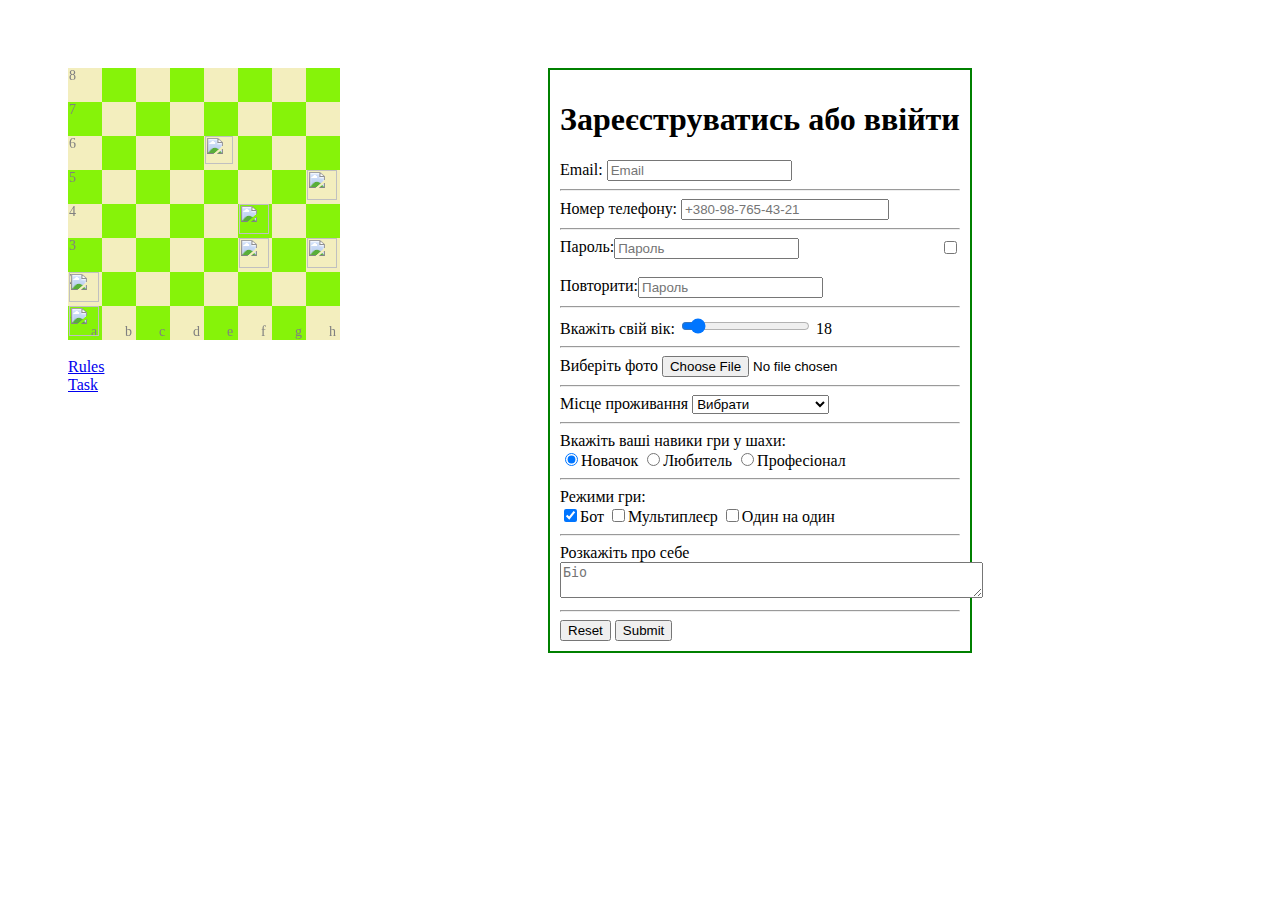
==== index.html @ 8a14aa66 "lab2 ready" ====
<!DOCTYPE html>
<html lang="en">

<head>
    <meta charset="UTF-8">
    <meta http-equiv="X-UA-Compatible" content="IE=edge">
    <meta name="viewport" content="width=device-width, initial-scale=1.0">
    <title>Chess</title>
    <link rel="stylesheet" href="style.css">
</head>

<body>
    <div style="float:left;margin: 60px;">
        <table class="chess-board">
            <tbody>
                <tr>
                    <td class="light">
                        <div class="numeric-font numeric-pos">8</div>
                    </td>
                    <td class="dark"></td>
                    <td class="light"></td>
                    <td class="dark"></td>
                    <td class="light"></td>
                    <td class="dark"></td>
                    <td class="light"></td>
                    <td class="dark"></td>
                </tr>
                <tr>
                    <td class="dark">
                        <div class="numeric-font numeric-pos">7</div>
                    </td>
                    <td class="light"></td>
                    <td class="dark"></td>
                    <td class="light"></td>
                    <td class="dark"></td>
                    <td class="light"></td>
                    <td class="dark"></td>
                    <td class="light"></td>
                </tr>
                <tr>
                    <td class="light">
                        <div class="numeric-font numeric-pos">6</div>
                    </td>
                    <td class="dark"></td>
                    <td class="light"></td>
                    <td class="dark"></td>
                    <td class="light"><img src="https://images.chesscomfiles.com/chess-themes/pieces/gothic/150/bp.png"
                            height="28px" width="28px" /></td>
                    <td class="dark"></td>
                    <td class="light"></td>
                    <td class="dark"></td>
                </tr>
                <tr>
                    <td class="dark">
                        <div class="numeric-font numeric-pos">5</div>
                    </td>
                    <td class="light"></td>
                    <td class="dark"></td>
                    <td class="light"></td>
                    <td class="dark"></td>
                    <td class="light"></td>
                    <td class="dark"></td>
                    <td class="light"><img src="https://images.chesscomfiles.com/chess-themes/pieces/gothic/150/bp.png"
                            height="30px" width="30px" /></td>
                </tr>
                <tr>
                    <td class="light">
                        <div class="numeric-font numeric-pos">4</div>
                    </td>
                    <td class="dark"></td>
                    <td class="light"></td>
                    <td class="dark"></td>
                    <td class="light"></td>
                    <td class="dark"><img src="https://images.chesscomfiles.com/chess-themes/pieces/gothic/150/wk.png"
                            height="30px" width="30px" /></td>
                    <td class="light"></td>
                    <td class="dark"></td>
                </tr>
                <tr>
                    <td class="dark">
                        <div class="numeric-font numeric-pos">3</div>
                    </td>
                    <td class="light"></td>
                    <td class="dark"></td>
                    <td class="light"></td>
                    <td class="dark"></td>
                    <td class="light"><img src="https://images.chesscomfiles.com/chess-themes/pieces/gothic/150/wp.png"
                            height="30px" width="30px" /></td>
                    <td class="dark"></td>
                    <td class="light"><img src="https://images.chesscomfiles.com/chess-themes/pieces/gothic/150/bk.png"
                            height="30px" width="30px" /></td>
                </tr>
                <tr>
                    <td class="light">
                        <div class="numeric-font numeric-pos">2</div>
                        <img src="https://images.chesscomfiles.com/chess-themes/pieces/gothic/150/bk.png" height="30px"
                            width="30px" />
                    </td>
                    <td class="dark"></td>
                    <td class="light"></td>
                    <td class="dark"></td>
                    <td class="light"></td>
                    <td class="dark"></td>
                    <td class="light"></td>
                    <td class="dark"></td>
                </tr>
                <tr>
                    <td class="dark">
                        <p class="numeric-font numeric-pos">1</p>
                        <div class="numeric-font letter-pos">a</div>
                        <img src="https://images.chesscomfiles.com/chess-themes/pieces/gothic/150/bk.png" height="30px"
                            width="30px" />
                    </td>
                    <td class="light">
                        <div class="numeric-font letter-pos"> b</div>
                    </td>
                    <td class="dark">
                        <div class="numeric-font letter-pos">c</div>

                    </td>
                    <td class="light">
                        <div class="numeric-font letter-pos">d</div>
                    </td>
                    <td class="dark">
                        <div class="numeric-font letter-pos">e</div>
                    </td>
                    <td class="light">
                        <div class="numeric-font letter-pos">f</div>
                    </td>
                    <td class="dark">
                        <div class="numeric-font letter-pos">g</div>
                    </td>
                    <td class="light">
                        <div class="numeric-font letter-pos">h</div>
                    </td>
                </tr>

            </tbody>
        </table>
        <br>
        <a href="https://www.chess.com/articles">Rules</a>
        <br>
        <a href="https://www.chess.com/puzzles/problem/491418">Task</a>
    </div>
    <div style="float:right;border:solid 2px green;padding: 10px;margin:60px; width: 400px; margin-right: 300px;">
        <form action="action.html" method="GET" enctype="multipart/form-data">
            <h1>Зареєструватись або ввійти</h1>
            <label for="user-email">Email:</label>
            <input type="email" placeholder="Email" id="user-email" name="user-email" minlength="3">
            <hr>
            <label for="user-number">Номер телефону:</label>
            <input type="number" id="user-number" name="user-number" placeholder="+380-98-765-43-21" style="width:200px"
                mахlength="9">
            <hr>
            <label style="float:left" for="user-pass">Пароль: </label>
            <input type="checkbox" id="pass-vis" style="float:right">
            <div class="user-pass">
                <input type="password" placeholder="Пароль" class="user-pass" id="user-pass" name="user-pass"
                    minlength="8">
            </div>
            <br>
            <div id="user-pass-label">
                <label style="float:left;" for="user-pass">Повторити: </label>
            </div>
            <input type="password" placeholder="Пароль" class="user-pass" name="user-pass" minlength="8">
            <hr>
            <label for="user-age">Вкажіть свій вік:</label>
            <input id="user-age" type="range" name="user-age" min="3" max="199" step="1" value="18">
            <text id="current-age">18</text>
            <hr>
            <label for="user-avatar">Виберіть фото</label>
            <input type="file" id="user-file" name="user-file">
            <hr>
            <label for="user-continent">Місце проживання</label>
            <select id="user-continent" name="user-continent">
                <option value="none" selected hidden>Вибрати</option>
                <option value="africa">Африка</option>
                <option value="asia">Азія</option>
                <option value="europe">Європа</option>
                <option value="north-america">Північна Америка</option>
                <option value="south-america">Південна Америка</option>
            </select>
            <hr>
            <span>Вкажіть ваші навики гри у шахи:</span>
            <br>
            <label><input type="radio" name="user-level" id="newbie" value="newbie" checked="checked">Новачок</label>
            <label><input type="radio" name="user-level" id="medium" value="medium">Любитель</label>
            <label><input type="radio" name="user-level" id="advanced" value="advanced">Професіонал</label>
            <hr>
            <span>Режими гри:</span><br>
            <label><input type="checkbox" name="user-mode" id="user-mode-bot" value="bot" checked="checked">Бот</label>
            <label><input type="checkbox" name="user-mode" id="user-mode-mult" value="mult">Мультиплеєр</label>
            <label><input type="checkbox" name="user-mode" id="user-mode-one" value="one">Один на один</label>
            <hr>
            <label for="user-bio">Розкажіть про себе</label>
            <textarea id="user-bio" placeholder="Біо" name="user-bio" rows="2" cols="50"></textarea>
            <hr>
            <input type="hidden" name="hidden" value="hidden info">
            <section class="submission">
                <button type="reset" id="button-reset">Reset</button>
                <button type="submit" id="button-submit">Submit</button>
            </section>
        </form>
    </div>

    <script src="script.js"></script>
</body>

</html>
---- style.css ----
.chess-board {
    border-spacing: 0;
    border-collapse: collapse;
}

.chess-board th {
    padding: .5em;
}

.chess-board td {
    border: 0px solid;
    width: 2em;
    height: 2em;
}

.chess-board .light {
    background: rgb(243, 238, 190);
}

.chess-board .dark {
    background: rgb(134, 243, 9);
}

.numeric-font {
    cursor: default;
    font-size: 14px;
    position: absolute;
    color: grey;
}

.numeric-pos {
    position: fixed;
    margin-left:0px;
    margin-top: -17px;
}

.letter-pos {
    position: fixed;
    margin-top: 1px;
    margin-left: 22px;
    /* position:absolute;
    position: fixed; */
}

img{
    position:absolute;
    margin-top: -17px;
    height:"30px"; width:"30px";
}
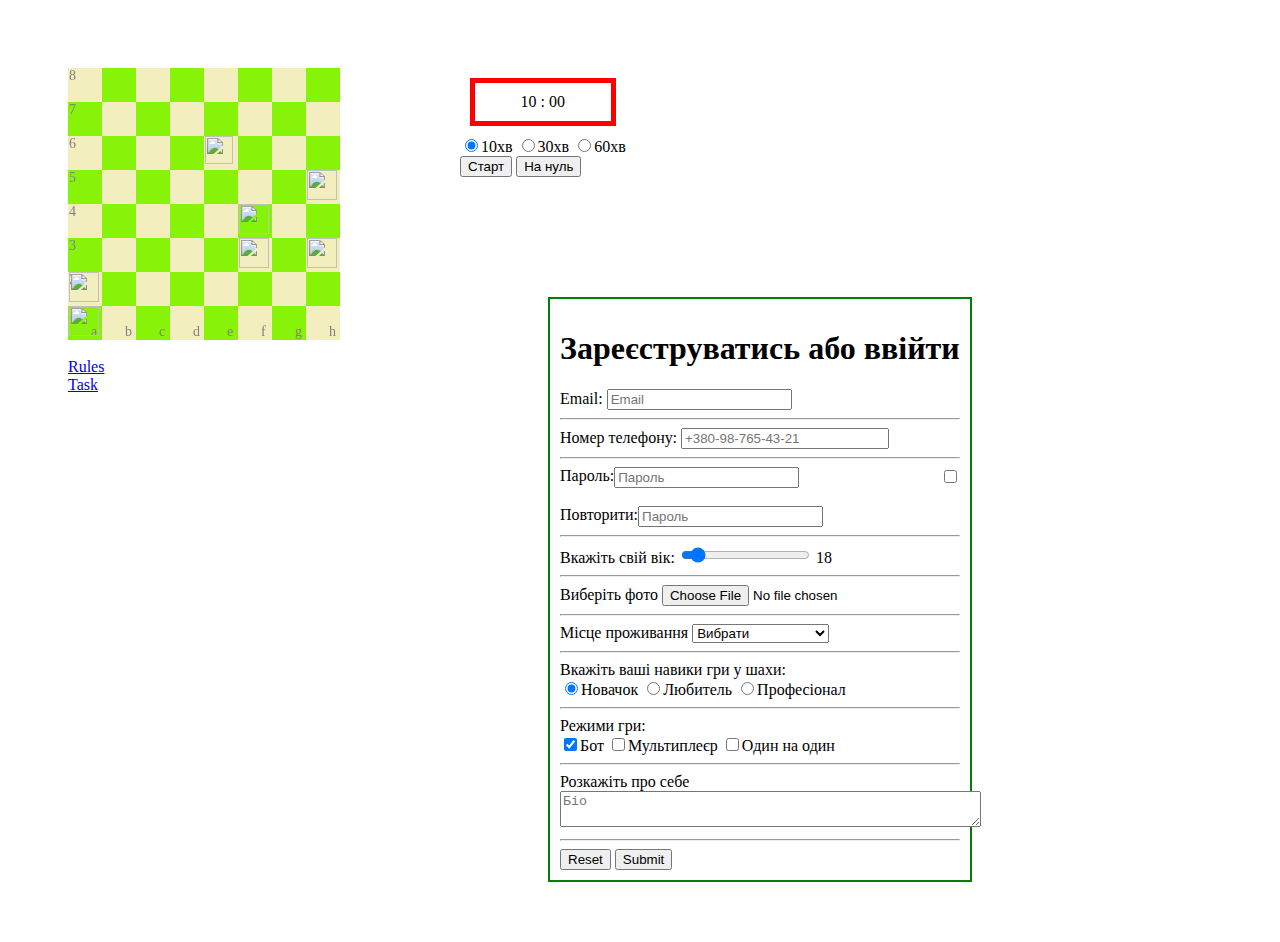
==== commit 37b21ba6: "lab3 timer" ====
--- a/index.html
+++ b/index.html
@@ -10,7 +10,7 @@
 </head>
 
 <body>
-    <div style="float:left;margin: 60px;">
+    <div id="board-block" style="float:left;margin: 60px;">
         <table class="chess-board">
             <tbody>
                 <tr>
@@ -142,6 +142,21 @@
         <br>
         <a href="https://www.chess.com/puzzles/problem/491418">Task</a>
     </div>
+
+    <div style="float:left; margin: 60px;">
+        <div class="timer-block border-red" style="padding: 10px;margin:10px; text-align: center;">
+            <span id="minutes">10</span>
+            <span>:</span>
+            <span id="seconds">00</span>
+        </div>
+        <label><input class="timer-radio" id="10min-radio" name="timer-radio" type="radio" checked="checked">10хв</label>
+        <label><input class="timer-radio" id="30min-radio" name="timer-radio" type="radio">30хв</label>
+        <label><input class="timer-radio" id="60min-radio" name="timer-radio" type="radio">60хв</label>
+        <br>
+        <button id="timer-start-button">Старт</button>
+        <button id="timer-reset-button">На нуль</button>
+    </div>
+
     <div style="float:right;border:solid 2px green;padding: 10px;margin:60px; width: 400px; margin-right: 300px;">
         <form action="action.html" method="GET" enctype="multipart/form-data">
             <h1>Зареєструватись або ввійти</h1>
--- a/style.css
+++ b/style.css
@@ -47,3 +47,10 @@
     margin-top: -17px;
     height:"30px"; width:"30px";
 }
+
+.border-red{
+    border:solid 5px red;
+}
+.border-green{
+    border:solid 5px green;
+}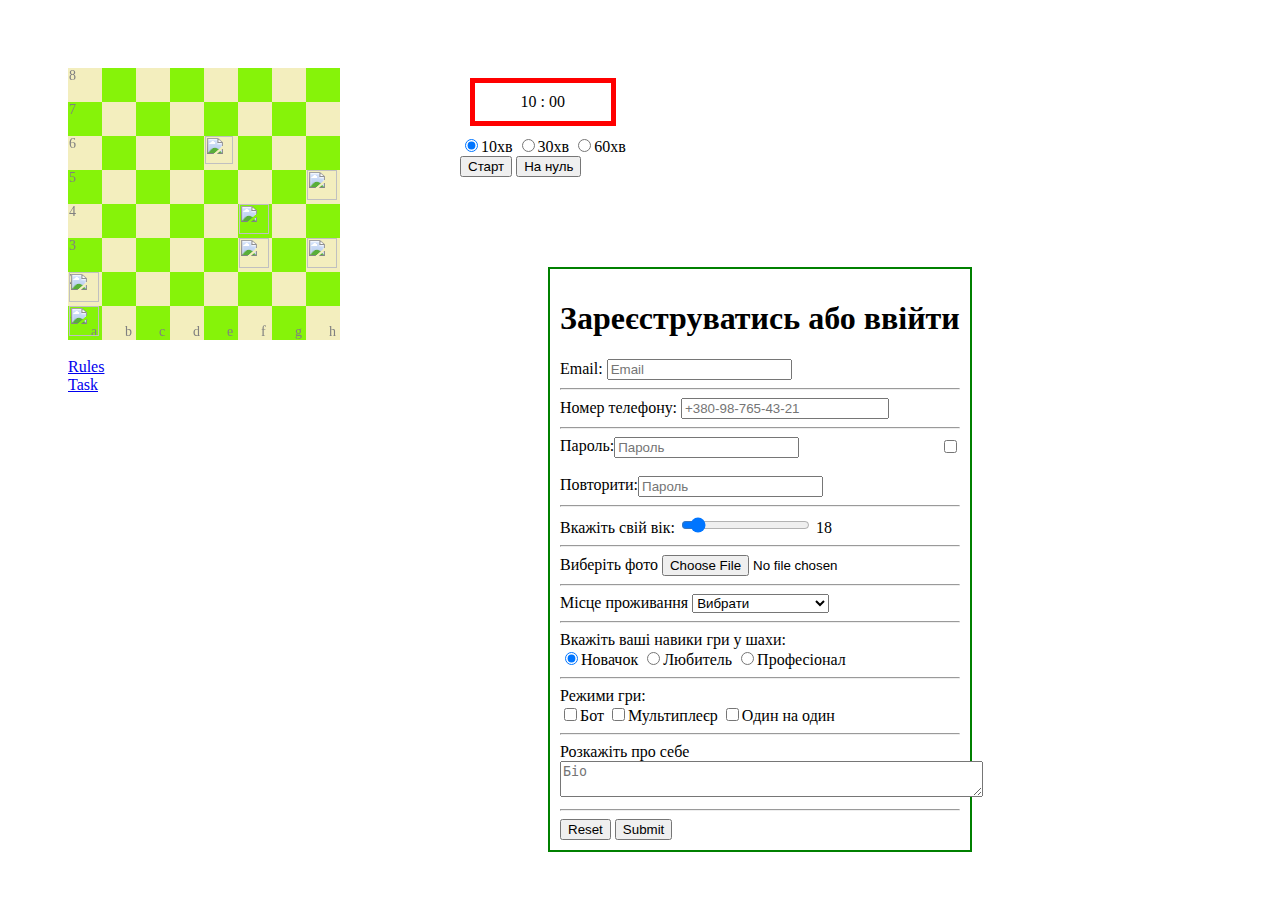
==== commit 8f8d9c6d: "lab3 js validation" ====
--- a/index.html
+++ b/index.html
@@ -157,11 +157,11 @@
         <button id="timer-reset-button">На нуль</button>
     </div>
 
-    <div style="float:right;border:solid 2px green;padding: 10px;margin:60px; width: 400px; margin-right: 300px;">
+    <div style="float:right;border:solid 2px green;padding: 10px;margin:30px; width: 400px; margin-right: 300px;">
         <form action="action.html" method="GET" enctype="multipart/form-data">
             <h1>Зареєструватись або ввійти</h1>
             <label for="user-email">Email:</label>
-            <input type="email" placeholder="Email" id="user-email" name="user-email" minlength="3">
+            <input type="email" placeholder="Email" id="user-email" name="user-email" minlength="3" required>
             <hr>
             <label for="user-number">Номер телефону:</label>
             <input type="number" id="user-number" name="user-number" placeholder="+380-98-765-43-21" style="width:200px"
@@ -171,7 +171,7 @@
             <input type="checkbox" id="pass-vis" style="float:right">
             <div class="user-pass">
                 <input type="password" placeholder="Пароль" class="user-pass" id="user-pass" name="user-pass"
-                    minlength="8">
+                    minlength="8" required>
             </div>
             <br>
             <div id="user-pass-label">
@@ -203,9 +203,10 @@
             <label><input type="radio" name="user-level" id="advanced" value="advanced">Професіонал</label>
             <hr>
             <span>Режими гри:</span><br>
-            <label><input type="checkbox" name="user-mode" id="user-mode-bot" value="bot" checked="checked">Бот</label>
-            <label><input type="checkbox" name="user-mode" id="user-mode-mult" value="mult">Мультиплеєр</label>
-            <label><input type="checkbox" name="user-mode" id="user-mode-one" value="one">Один на один</label>
+            <label><input type="checkbox" class="user-mode-checkbox" name="user-mode" id="user-mode-bot" value="bot">Бот</label>
+            <label><input type="checkbox" class="user-mode-checkbox" name="user-mode" id="user-mode-mult" value="mult">Мультиплеєр</label>
+            <label><input type="checkbox" class="user-mode-checkbox" name="user-mode" id="user-mode-one" value="one">Один на один</label>
+            <div id="checkbox-error" class="error-message"></div>
             <hr>
             <label for="user-bio">Розкажіть про себе</label>
             <textarea id="user-bio" placeholder="Біо" name="user-bio" rows="2" cols="50"></textarea>
--- a/style.css
+++ b/style.css
@@ -30,7 +30,7 @@
 
 .numeric-pos {
     position: fixed;
-    margin-left:0px;
+    margin-left: 0px;
     margin-top: -17px;
 }
 
@@ -42,15 +42,22 @@
     position: fixed; */
 }
 
-img{
-    position:absolute;
+img {
+    position: absolute;
     margin-top: -17px;
-    height:"30px"; width:"30px";
+    height: "30px";
+    width: "30px";
 }
 
-.border-red{
-    border:solid 5px red;
+.border-red {
+    border: solid 5px red;
 }
-.border-green{
-    border:solid 5px green;
+
+.border-green {
+    border: solid 5px green;
+}
+
+.error-message {
+    color: red;
+    font-style: italic;
 }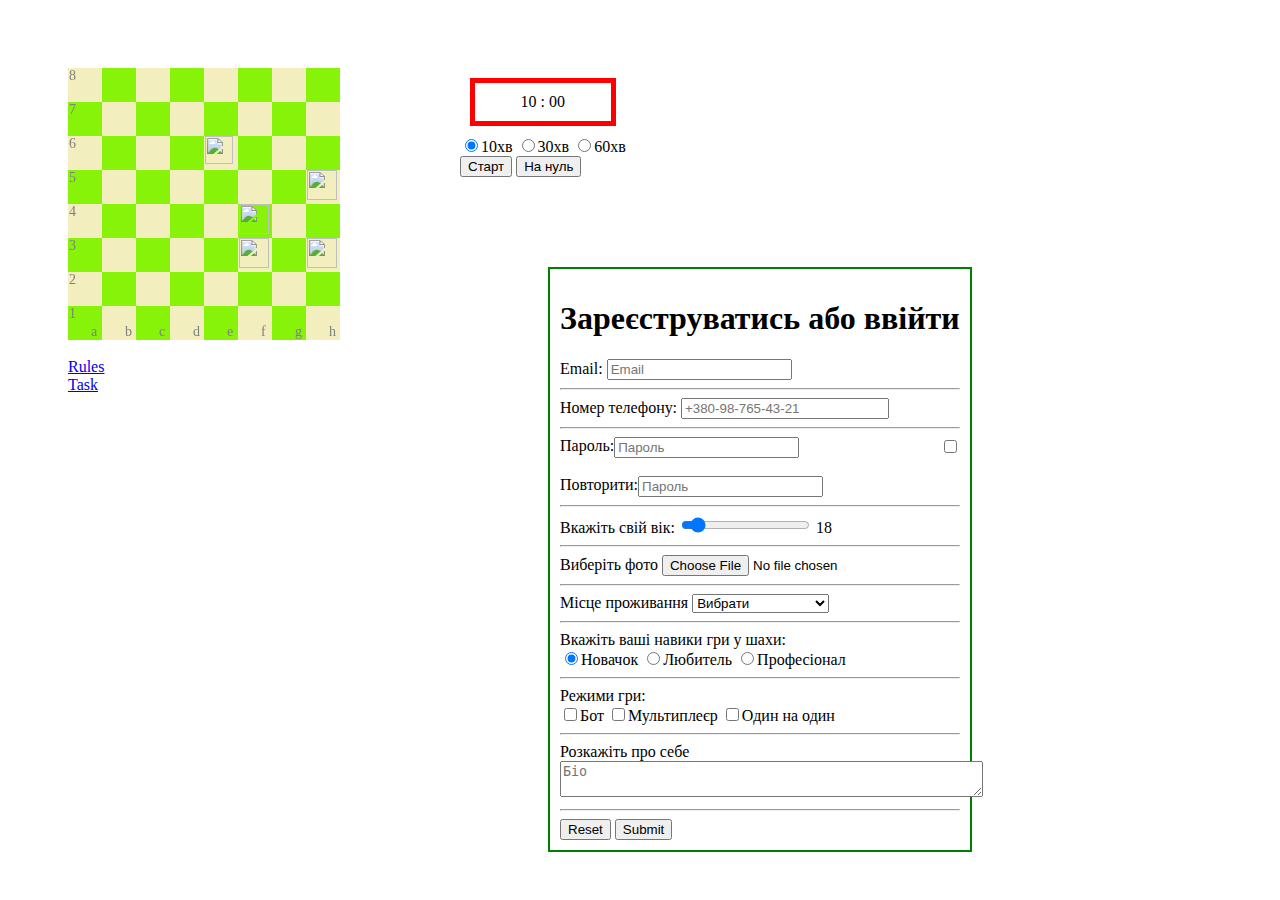
==== commit 96d5660f: "lab3 Chart" ====
--- a/index.html
+++ b/index.html
@@ -7,6 +7,8 @@
     <meta name="viewport" content="width=device-width, initial-scale=1.0">
     <title>Chess</title>
     <link rel="stylesheet" href="style.css">
+    <script src="https://cdnjs.cloudflare.com/ajax/libs/Chart.js/2.6.0/Chart.min.js"></script>
+    <!-- <link rel="stylesheet" href="https://cdn.jsdelivr.net/npm/bootstrap@5.1.3/dist/css/bootstrap.min.css"> -->
 </head>
 
 <body>
@@ -45,7 +47,7 @@
                     <td class="light"></td>
                     <td class="dark"></td>
                     <td class="light"><img src="https://images.chesscomfiles.com/chess-themes/pieces/gothic/150/bp.png"
-                            height="28px" width="28px" /></td>
+                            height="28px" width="28px" class=".chess-piece" id="pawn"/></td>
                     <td class="dark"></td>
                     <td class="light"></td>
                     <td class="dark"></td>
@@ -61,7 +63,7 @@
                     <td class="light"></td>
                     <td class="dark"></td>
                     <td class="light"><img src="https://images.chesscomfiles.com/chess-themes/pieces/gothic/150/bp.png"
-                            height="30px" width="30px" /></td>
+                            height="30px" width="30px" class=".chess-piece" id="pawn"/></td>
                 </tr>
                 <tr>
                     <td class="light">
@@ -72,7 +74,7 @@
                     <td class="dark"></td>
                     <td class="light"></td>
                     <td class="dark"><img src="https://images.chesscomfiles.com/chess-themes/pieces/gothic/150/wk.png"
-                            height="30px" width="30px" /></td>
+                            height="30px" width="30px" class=".chess-piece" id="king"/></td>
                     <td class="light"></td>
                     <td class="dark"></td>
                 </tr>
@@ -85,16 +87,14 @@
                     <td class="light"></td>
                     <td class="dark"></td>
                     <td class="light"><img src="https://images.chesscomfiles.com/chess-themes/pieces/gothic/150/wp.png"
-                            height="30px" width="30px" /></td>
+                            height="30px" width="30px" class=".chess-piece" id="pawn"/></td>
                     <td class="dark"></td>
                     <td class="light"><img src="https://images.chesscomfiles.com/chess-themes/pieces/gothic/150/bk.png"
-                            height="30px" width="30px" /></td>
+                            height="30px" width="30px" class=".chess-piece" id="king"/></td>
                 </tr>
                 <tr>
                     <td class="light">
                         <div class="numeric-font numeric-pos">2</div>
-                        <img src="https://images.chesscomfiles.com/chess-themes/pieces/gothic/150/bk.png" height="30px"
-                            width="30px" />
                     </td>
                     <td class="dark"></td>
                     <td class="light"></td>
@@ -108,8 +108,6 @@
                     <td class="dark">
                         <p class="numeric-font numeric-pos">1</p>
                         <div class="numeric-font letter-pos">a</div>
-                        <img src="https://images.chesscomfiles.com/chess-themes/pieces/gothic/150/bk.png" height="30px"
-                            width="30px" />
                     </td>
                     <td class="light">
                         <div class="numeric-font letter-pos"> b</div>
@@ -149,7 +147,8 @@
             <span>:</span>
             <span id="seconds">00</span>
         </div>
-        <label><input class="timer-radio" id="10min-radio" name="timer-radio" type="radio" checked="checked">10хв</label>
+        <label><input class="timer-radio" id="10min-radio" name="timer-radio" type="radio"
+                checked="checked">10хв</label>
         <label><input class="timer-radio" id="30min-radio" name="timer-radio" type="radio">30хв</label>
         <label><input class="timer-radio" id="60min-radio" name="timer-radio" type="radio">60хв</label>
         <br>
@@ -158,7 +157,7 @@
     </div>
 
     <div style="float:right;border:solid 2px green;padding: 10px;margin:30px; width: 400px; margin-right: 300px;">
-        <form action="action.html" method="GET" enctype="multipart/form-data">
+        <form action="action.html" method="GET" enctype="multipart/form-data" autocomplete="on">
             <h1>Зареєструватись або ввійти</h1>
             <label for="user-email">Email:</label>
             <input type="email" placeholder="Email" id="user-email" name="user-email" minlength="3" required>
@@ -203,15 +202,18 @@
             <label><input type="radio" name="user-level" id="advanced" value="advanced">Професіонал</label>
             <hr>
             <span>Режими гри:</span><br>
-            <label><input type="checkbox" class="user-mode-checkbox" name="user-mode" id="user-mode-bot" value="bot">Бот</label>
-            <label><input type="checkbox" class="user-mode-checkbox" name="user-mode" id="user-mode-mult" value="mult">Мультиплеєр</label>
-            <label><input type="checkbox" class="user-mode-checkbox" name="user-mode" id="user-mode-one" value="one">Один на один</label>
+            <label><input type="checkbox" class="user-mode-checkbox" name="user-mode" id="user-mode-bot"
+                    value="bot">Бот</label>
+            <label><input type="checkbox" class="user-mode-checkbox" name="user-mode" id="user-mode-mult"
+                    value="mult">Мультиплеєр</label>
+            <label><input type="checkbox" class="user-mode-checkbox" name="user-mode" id="user-mode-one"
+                    value="one">Один на один</label>
             <div id="checkbox-error" class="error-message"></div>
             <hr>
             <label for="user-bio">Розкажіть про себе</label>
             <textarea id="user-bio" placeholder="Біо" name="user-bio" rows="2" cols="50"></textarea>
             <hr>
-            <input type="hidden" name="hidden" value="hidden info">
+            <input type="hidden" id="hidden-input" name="hidden" value="hidden info">
             <section class="submission">
                 <button type="reset" id="button-reset">Reset</button>
                 <button type="submit" id="button-submit">Submit</button>
@@ -219,7 +221,16 @@
         </form>
     </div>
 
+    <div class="container">
+        <canvas id="my-chart"></canvas>
+
+    </div>
+
     <script src="script.js"></script>
+
+    <script>
+
+    </script>
 </body>
 
 </html>